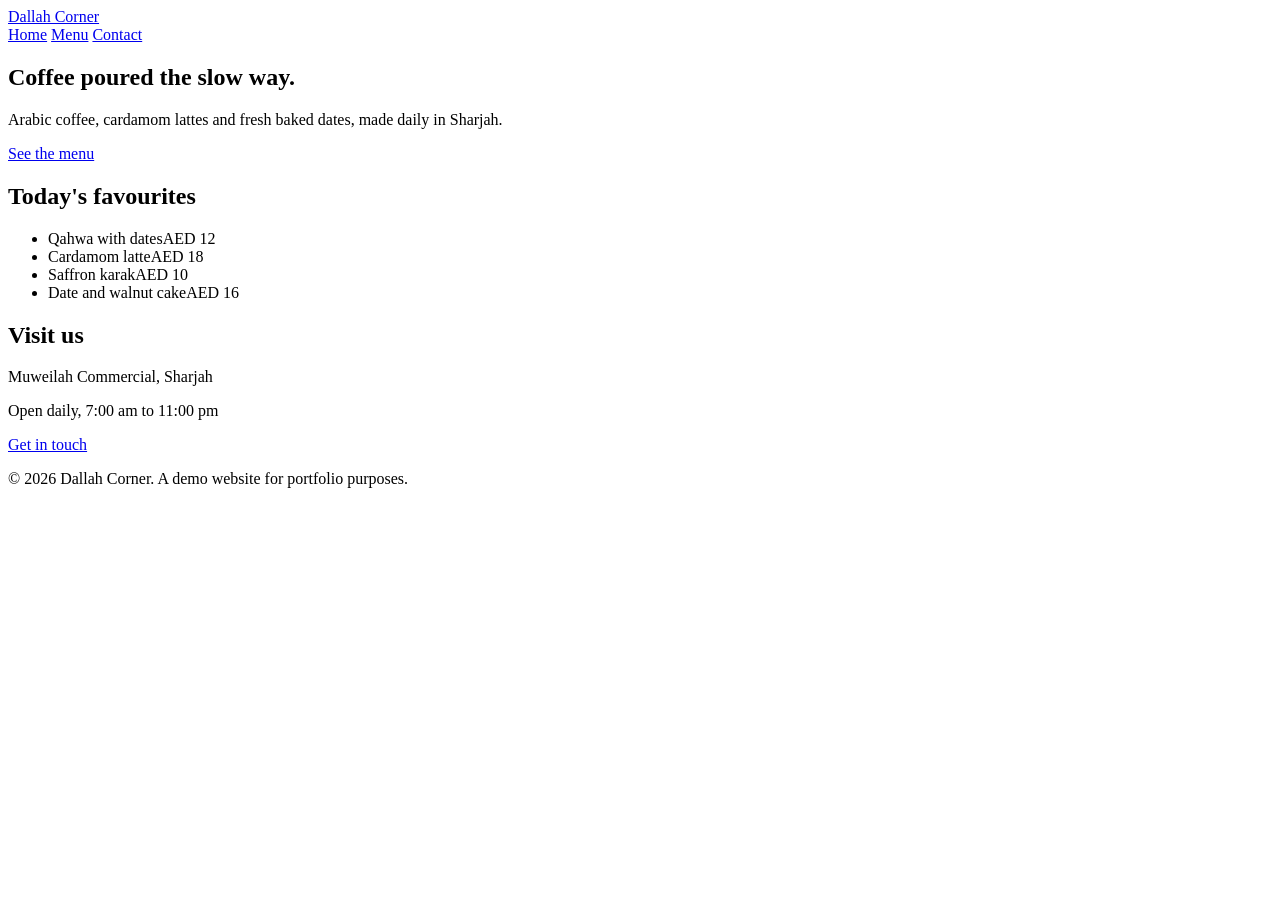
==== index.html @ 5e7ef7db "Add homepage and styles" ====
<!DOCTYPE html>
<html lang="en">
<head>
  <meta charset="UTF-8">
  <meta name="viewport" content="width=device-width, initial-scale=1">
  <title>Dallah Corner | Coffee House in Sharjah</title>
  <meta name="description" content="Fresh Arabic coffee, cardamom lattes and baked goods in Sharjah.">
  <link rel="stylesheet" href="style.css">
</head>
<body>

  <header class="site-header">
    <a class="logo" href="index.html">Dallah Corner</a>
    <nav aria-label="Main">
      <a href="index.html" aria-current="page">Home</a>
      <a href="menu.html">Menu</a>
      <a href="contact.html">Contact</a>
    </nav>
  </header>

  <main>
    <section class="hero">
      <h1>Coffee poured the slow way.</h1>
      <p>Arabic coffee, cardamom lattes and fresh baked dates, made daily in Sharjah.</p>
      <a class="button" href="menu.html">See the menu</a>
    </section>

    <section class="menu-preview">
      <h2>Today's favourites</h2>
      <ul>
        <li><span>Qahwa with dates</span><span>AED 12</span></li>
        <li><span>Cardamom latte</span><span>AED 18</span></li>
        <li><span>Saffron karak</span><span>AED 10</span></li>
        <li><span>Date and walnut cake</span><span>AED 16</span></li>
      </ul>
    </section>

    <section class="visit">
      <h2>Visit us</h2>
      <p>Muweilah Commercial, Sharjah</p>
      <p>Open daily, 7:00 am to 11:00 pm</p>
      <a class="button" href="contact.html">Get in touch</a>
    </section>
  </main>

  <footer>
    <p>&copy; 2026 Dallah Corner. A demo website for portfolio purposes.</p>
  </footer>

</body>
</html>
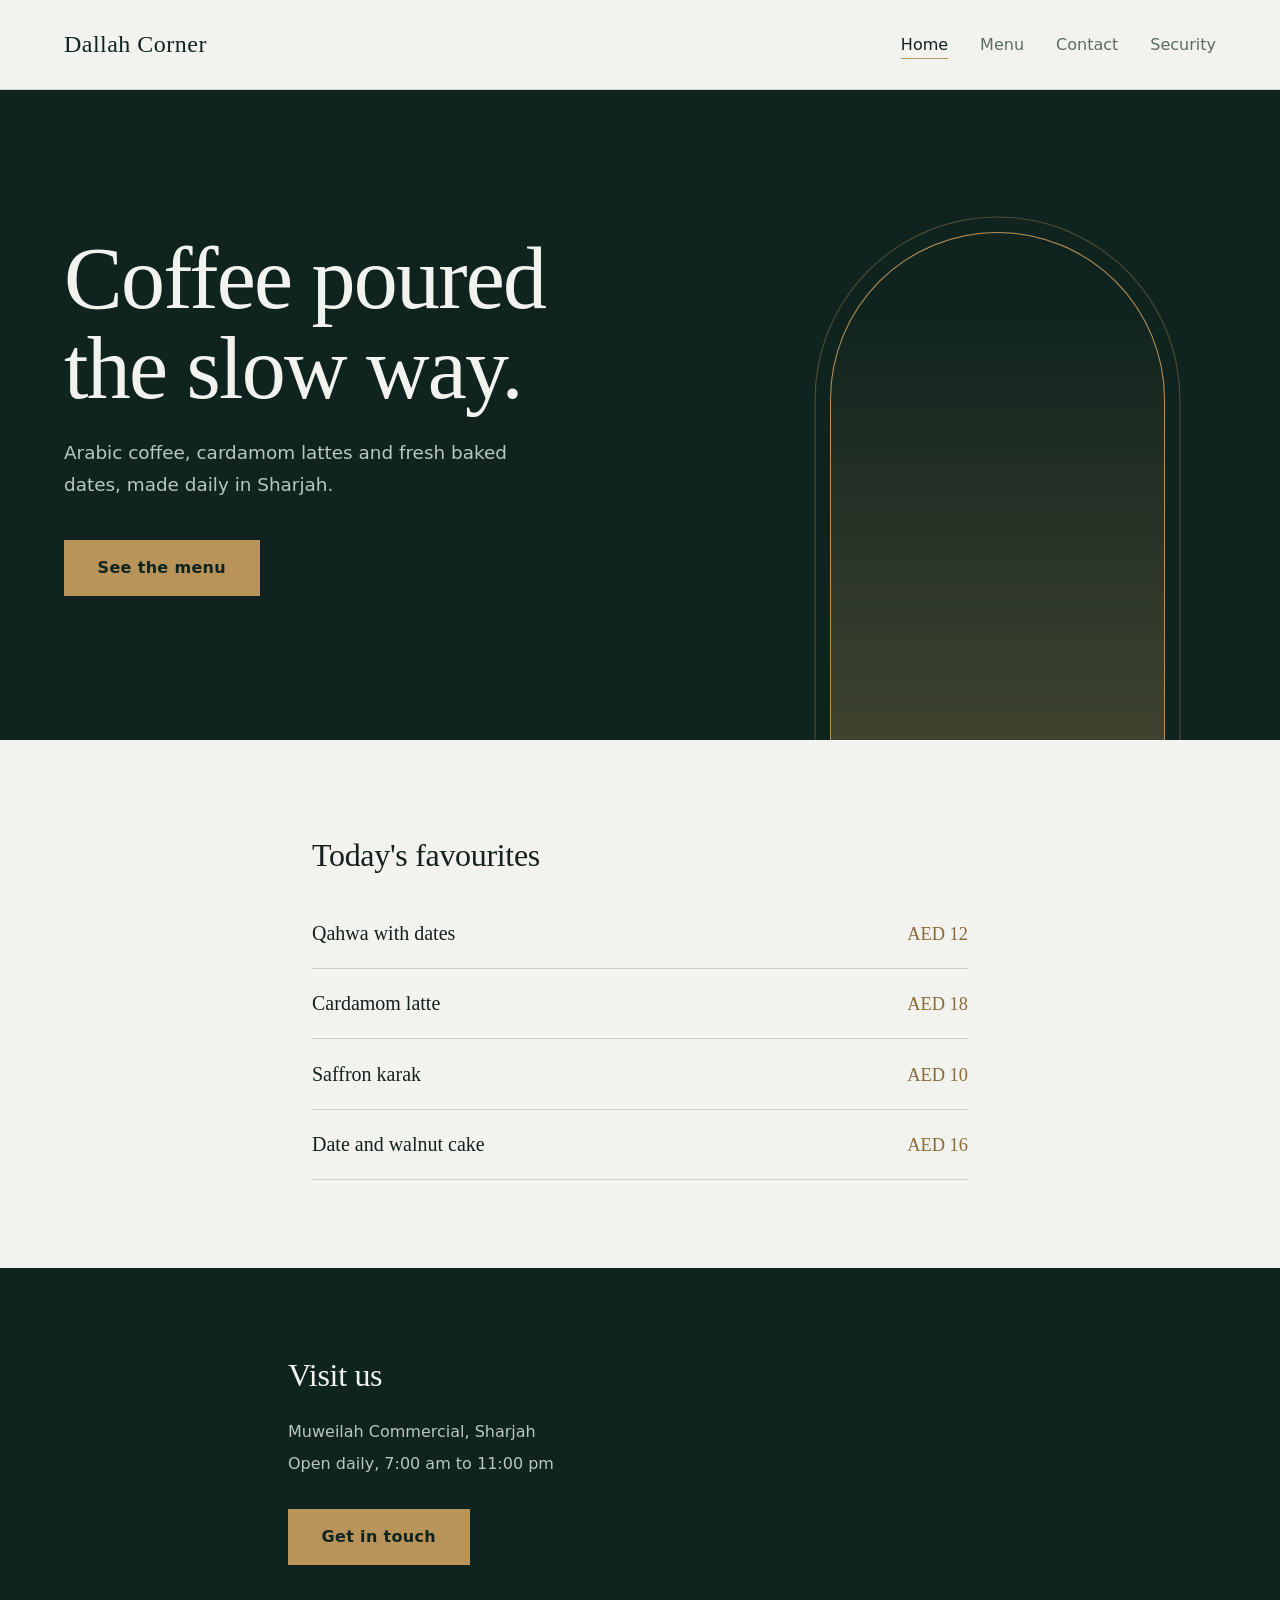
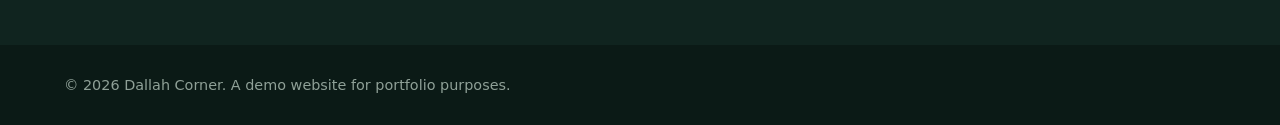
==== commit e8ff5b4c: "Add Pages" ====
--- a/index.html
+++ b/index.html
@@ -3,6 +3,7 @@
 <head>
   <meta charset="UTF-8">
   <meta name="viewport" content="width=device-width, initial-scale=1">
+  <meta http-equiv="Content-Security-Policy" content="default-src 'self'; script-src 'self'; style-src 'self'; img-src 'self' data:; form-action 'none'; base-uri 'self'">
   <title>Dallah Corner | Coffee House in Sharjah</title>
   <meta name="description" content="Fresh Arabic coffee, cardamom lattes and baked goods in Sharjah.">
   <link rel="stylesheet" href="style.css">
@@ -15,6 +16,7 @@
       <a href="index.html" aria-current="page">Home</a>
       <a href="menu.html">Menu</a>
       <a href="contact.html">Contact</a>
+      <a href="security.html">Security</a>
     </nav>
   </header>
 
--- a/style.css
+++ b/style.css
@@ -0,0 +1,317 @@
+:root {
+  --pine: #10241f;
+  --pine-deep: #0b1a16;
+  --stone: #f2f3ef;
+  --sage: #c9d3cb;
+  --brass: #b8935a;
+  --brass-dark: #8a6a36;
+  --ink: #14201c;
+  --muted: #5b6b64;
+  --soft: #b9c7bf;
+  --serif: "Iowan Old Style", "Palatino Linotype", Palatino, "Book Antiqua", Georgia, serif;
+  --sans: system-ui, -apple-system, "Segoe UI", Arial, sans-serif;
+  --gutter: clamp(1.25rem, 5vw, 4rem);
+}
+
+* { box-sizing: border-box; }
+
+body {
+  margin: 0;
+  font-family: var(--sans);
+  color: var(--ink);
+  background: var(--stone);
+  line-height: 1.7;
+}
+
+::selection { background: var(--brass); color: var(--pine); }
+
+h1, h2, .logo { font-family: var(--serif); font-weight: 400; }
+
+a:focus-visible {
+  outline: 2px solid var(--brass);
+  outline-offset: 4px;
+}
+
+/* Header */
+.site-header {
+  display: flex;
+  justify-content: space-between;
+  align-items: center;
+  flex-wrap: wrap;
+  gap: 0.75rem 2rem;
+  padding: 1.5rem var(--gutter);
+  border-bottom: 1px solid var(--sage);
+}
+.logo {
+  color: var(--pine);
+  font-size: 1.5rem;
+  letter-spacing: 0.02em;
+  text-decoration: none;
+}
+nav { display: flex; gap: 2rem; }
+nav a {
+  color: var(--muted);
+  text-decoration: none;
+  transition: color 0.2s;
+}
+nav a:hover,
+nav a[aria-current="page"] {
+  color: var(--pine);
+  text-decoration: underline;
+  text-decoration-color: var(--brass);
+  text-decoration-thickness: 1px;
+  text-underline-offset: 8px;
+}
+
+/* Hero */
+.hero {
+  position: relative;
+  overflow: hidden;
+  min-height: 34rem;
+  padding: clamp(4rem, 12vw, 9rem) var(--gutter);
+  background: var(--pine);
+  color: var(--stone);
+}
+.hero > * { position: relative; z-index: 1; }
+.hero h1 {
+  max-width: 11ch;
+  margin: 0 0 1.5rem;
+  font-size: clamp(2.75rem, 7vw, 5.5rem);
+  line-height: 1.02;
+  letter-spacing: -0.02em;
+}
+.hero p {
+  max-width: 38ch;
+  margin: 0 0 2.5rem;
+  font-size: 1.15rem;
+  color: var(--soft);
+}
+
+/* The one memorable element: an arched window */
+.hero::after {
+  content: "";
+  position: absolute;
+  right: clamp(1.25rem, 9vw, 9rem);
+  bottom: 0;
+  width: clamp(10rem, 26vw, 22rem);
+  height: 78%;
+  border: 1px solid var(--brass);
+  border-bottom: 0;
+  border-radius: 999px 999px 0 0;
+  background: linear-gradient(to top, rgba(184, 147, 90, 0.28), transparent 85%);
+  box-shadow: 0 0 0 0.9rem var(--pine), 0 0 0 calc(0.9rem + 1px) rgba(184, 147, 90, 0.4);
+  animation: rise 1.2s ease-out both;
+}
+@keyframes rise {
+  from { transform: translateY(2.5rem); opacity: 0; }
+  to { transform: none; opacity: 1; }
+}
+@media (max-width: 700px) {
+  .hero::after { width: 9rem; right: 1rem; opacity: 0.35; }
+}
+@media (prefers-reduced-motion: reduce) {
+  .hero::after { animation: none; }
+}
+
+/* Button */
+.button {
+  display: inline-block;
+  padding: 0.9rem 2.1rem;
+  background: var(--brass);
+  color: var(--pine);
+  font-weight: 600;
+  letter-spacing: 0.02em;
+  text-decoration: none;
+  transition: background 0.2s;
+}
+.button:hover { background: #cba76f; }
+
+/* Menu sections */
+.menu-preview {
+  max-width: 44rem;
+  margin: 0 auto;
+  padding: clamp(3rem, 8vw, 5.5rem) 1.5rem 0;
+}
+.menu-preview:last-of-type { padding-bottom: clamp(3rem, 8vw, 5.5rem); }
+.menu-preview h1 {
+  margin: 0 0 1rem;
+  font-size: clamp(2.5rem, 6vw, 4rem);
+  line-height: 1.1;
+  letter-spacing: -0.02em;
+}
+.menu-preview h2 {
+  margin: 0 0 1rem;
+  font-size: 2rem;
+  letter-spacing: -0.01em;
+}
+.menu-preview p { margin: 0; color: var(--muted); }
+.menu-preview ul { margin: 0; padding: 0; list-style: none; }
+.menu-preview li {
+  display: flex;
+  justify-content: space-between;
+  align-items: baseline;
+  gap: 1.5rem;
+  padding: 1.1rem 0;
+  border-bottom: 1px solid var(--sage);
+}
+.menu-preview li span:first-child {
+  font-family: var(--serif);
+  font-size: 1.25rem;
+}
+.menu-preview li small {
+  font-family: var(--sans);
+  font-size: 0.9rem;
+  color: var(--muted);
+}
+.menu-preview li span:last-child {
+  font-family: var(--serif);
+  font-size: 1.15rem;
+  color: var(--brass-dark);
+  font-variant-numeric: tabular-nums;
+}
+
+/* Visit band */
+.visit {
+  margin-top: clamp(3rem, 8vw, 5.5rem);
+  padding: clamp(3rem, 8vw, 5rem) max(1.5rem, calc((100% - 44rem) / 2));
+  background: var(--pine);
+  color: var(--stone);
+}
+.visit h2 { margin: 0 0 1rem; font-size: 2rem; letter-spacing: -0.01em; }
+.visit p { margin: 0 0 0.25rem; color: var(--soft); }
+.visit .button { margin-top: 1.75rem; }
+
+/* Footer */
+footer {
+  padding: 1.75rem var(--gutter);
+  background: var(--pine-deep);
+  color: #8fa097;
+  font-size: 0.9rem;
+}
+footer p { margin: 0; }
+
+/* Contact form */
+.contact-form { margin-top: 2.5rem; }
+.field { margin-bottom: 1.5rem; }
+.field label {
+  display: block;
+  margin-bottom: 0.4rem;
+  font-family: var(--serif);
+  font-size: 1.1rem;
+}
+.field input,
+.field textarea {
+  width: 100%;
+  padding: 0.85rem 1rem;
+  border: 1px solid var(--sage);
+  border-radius: 0;
+  background: #fff;
+  color: var(--ink);
+  font: inherit;
+}
+.field input:focus,
+.field textarea:focus {
+  outline: 2px solid var(--brass);
+  outline-offset: 2px;
+}
+.field [aria-invalid="true"] { border-color: #9b2c2c; }
+.hint { margin: 0.25rem 0 0; font-size: 0.85rem; color: var(--muted); }
+.error { margin: 0.35rem 0 0; font-size: 0.9rem; color: #9b2c2c; }
+.error:empty { display: none; }
+.form-status { margin: 1rem 0 0; color: var(--brass-dark); }
+.honey {
+  position: absolute;
+  left: -9999px;
+  width: 1px;
+  height: 1px;
+  overflow: hidden;
+}
+button.button { border: 0; cursor: pointer; font: inherit; font-weight: 600; }
+
+/* Security page */
+.hero-short { min-height: 28rem; }
+
+.section {
+  max-width: 60rem;
+  margin: 0 auto;
+  padding: clamp(3rem, 8vw, 5rem) 1.5rem 0;
+}
+.section h2 {
+  margin: 0 0 0.75rem;
+  font-size: 2rem;
+  letter-spacing: -0.01em;
+}
+.section > p {
+  margin: 0 0 2rem;
+  max-width: 40rem;
+  color: var(--muted);
+}
+
+.grid {
+  display: grid;
+  grid-template-columns: repeat(auto-fit, minmax(16rem, 1fr));
+  gap: 1px;
+  margin: 0;
+  padding: 0;
+  list-style: none;
+  background: var(--sage);
+  border: 1px solid var(--sage);
+}
+.grid li {
+  padding: 1.75rem;
+  background: var(--stone);
+}
+.grid .num {
+  display: block;
+  margin-bottom: 0.75rem;
+  font-family: var(--serif);
+  font-size: 1.1rem;
+  color: var(--brass-dark);
+}
+.grid h3 {
+  margin: 0 0 0.5rem;
+  font-family: var(--serif);
+  font-size: 1.3rem;
+  font-weight: 400;
+}
+.grid p {
+  margin: 0;
+  font-size: 0.95rem;
+  color: var(--muted);
+}
+.status {
+  display: inline-block;
+  margin-top: 1rem;
+  padding: 0.1rem 0.6rem;
+  border: 1px solid var(--brass);
+  font-size: 0.75rem;
+  letter-spacing: 0.08em;
+  text-transform: uppercase;
+  color: var(--brass-dark);
+}
+
+.scan {
+  margin: 0;
+  padding: clamp(1.5rem, 4vw, 2.5rem);
+  background: var(--pine);
+  color: var(--stone);
+  border-left: 3px solid var(--brass);
+}
+.scan div {
+  display: grid;
+  grid-template-columns: minmax(8rem, 12rem) 1fr;
+  gap: 0.5rem 2rem;
+  padding: 1rem 0;
+  border-bottom: 1px solid rgba(184, 147, 90, 0.3);
+}
+.scan div:first-child { padding-top: 0; }
+.scan div:last-child { padding-bottom: 0; border-bottom: 0; }
+.scan dt {
+  font-family: var(--serif);
+  font-size: 1.15rem;
+  color: var(--brass);
+}
+.scan dd { margin: 0; color: var(--soft); }
+@media (max-width: 600px) {
+  .scan div { grid-template-columns: 1fr; }
+}
